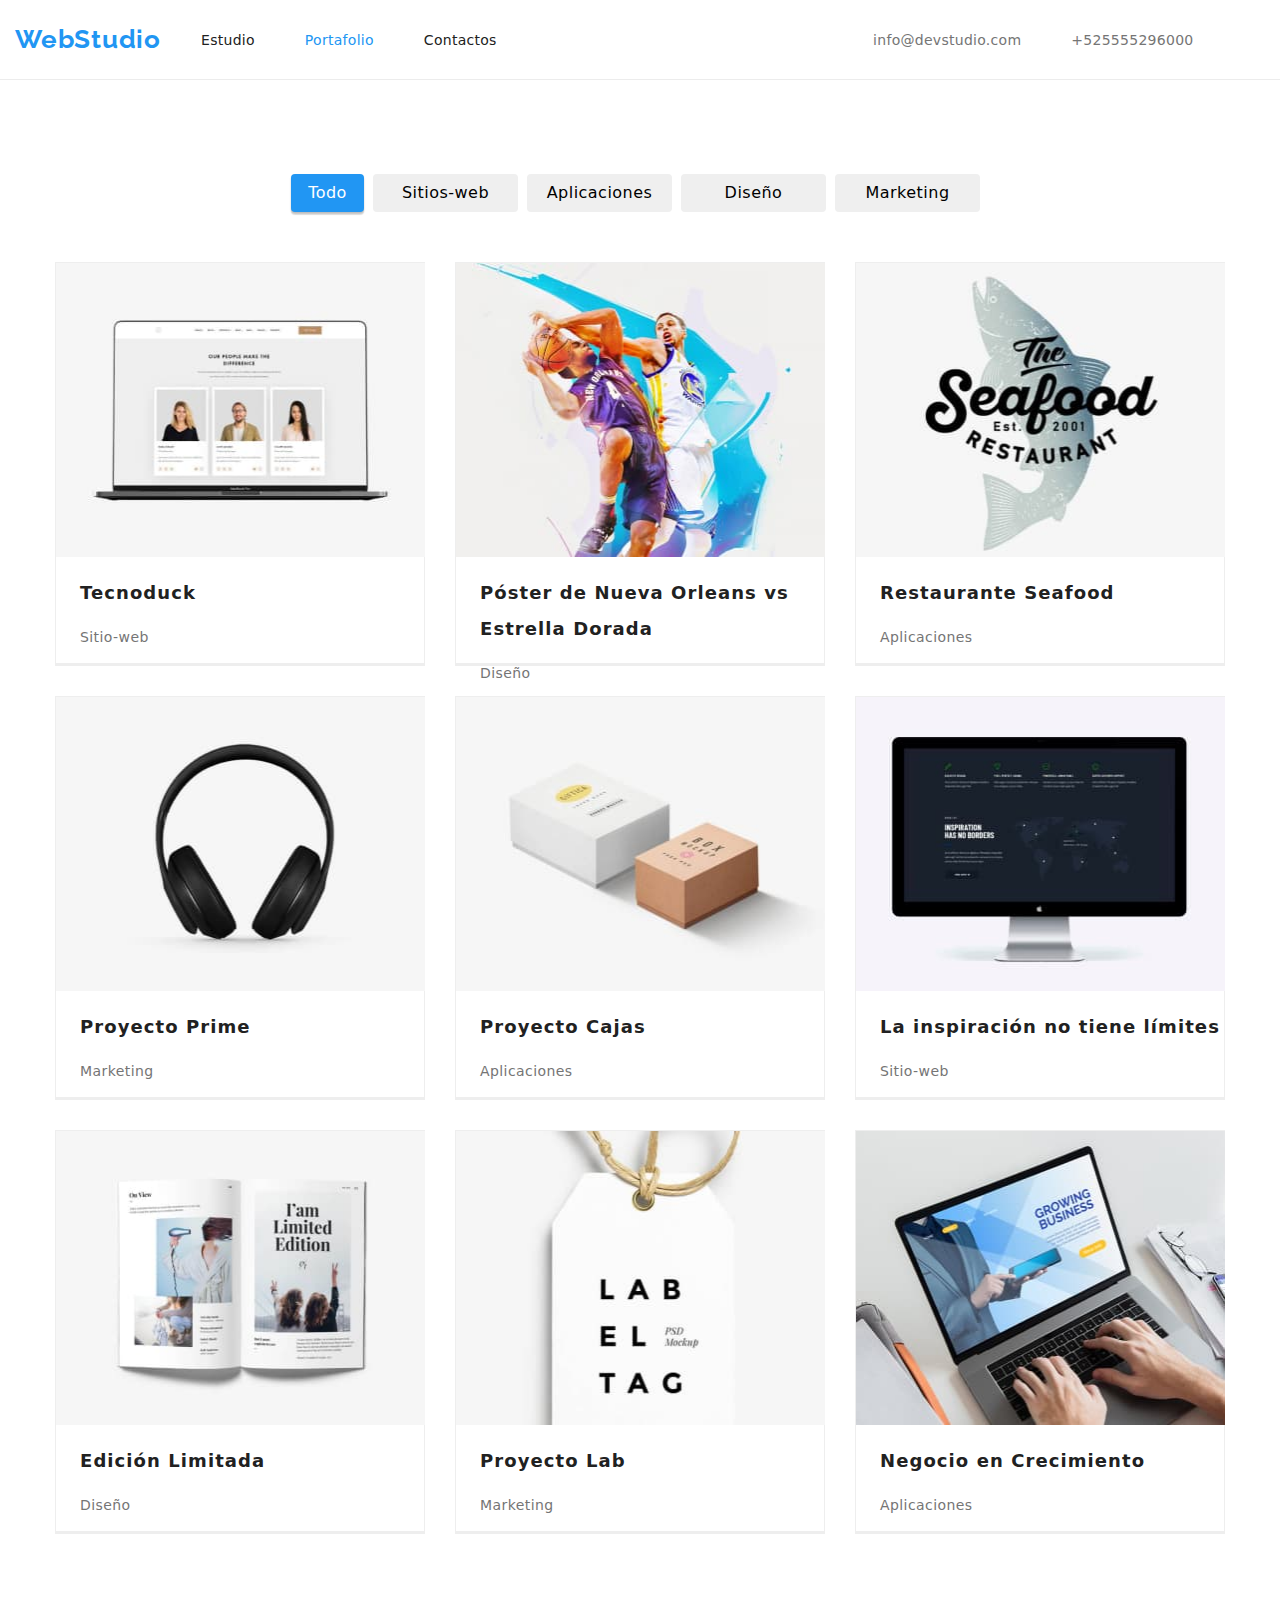
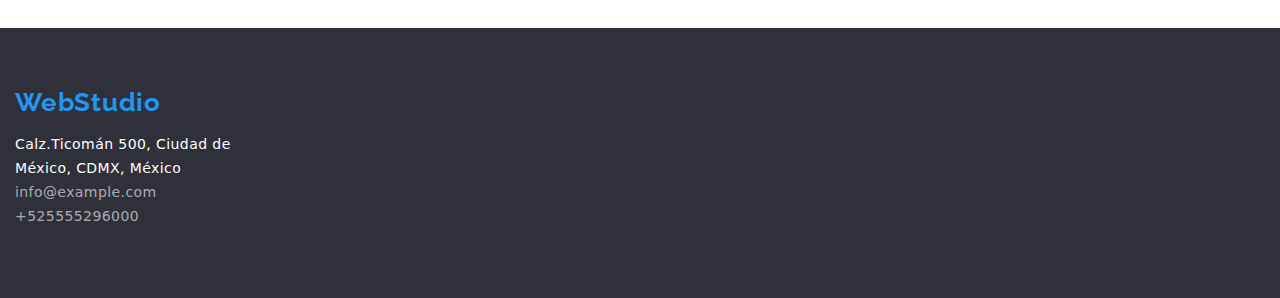
==== portfolio.html @ c92f1c25 "tarea numero 3" ====
<!DOCTYPE html>
<html lang="en">
<head>
    <meta charset="UTF-8">
    <title>Document</title>
    <link rel="stylesheet" href="./css/style.css">
    <link rel="stylesheet" href="./css/modern-normalize.css">
    <link rel="preconnect" href="https://fonts.googleapis.com">
    <link rel="preconnect" href="https://fonts.gstatic.com" crossorigin>
    <link href="https://fonts.googleapis.com/css2?family=Raleway:wght@400;700&family=Roboto:wght@400;500;700;900&display=swap" rel="stylesheet">
</head>
<body>
<div class="container">  
<header class="comienzo">
    <nav class="cabecera">
        <a class="link-web" href="">WebStudio</a>
        <!-- navegación а otros sitios -->
        <ul class="link-nav">
            <li><a href="./index.html">Estudio</a></li>
            <li class="current"><a href="./portfolio.html">Portafolio</a></li>
            <li><a href="#">Contactos</a></li>

        </ul>
    </nav>
    <ul class="contactos">
        <li><a class="email" href="mailto:info@devstudio.com">info@devstudio.com</a></li>
        <li><a class="Contacto" href="tel:+525555296000">+525555296000</a></li>

    </ul>
</header> 

<main>
     <!-- Contenedor del portafolio -->
     <div class="section">
        <section class="cuerpo-portafolio">

                 <!-- Contenedor de botones -->
        <ul class="contenido-button">
            <li class="cont-boton">
                 <button class="boton1" type="button" >Todo</button>
            </li>
            <li class="cont-boton">
                <button class="boton" type="button" >Sitios-web</button>
            </li>
            <li class="cont-boton">
                <button class="boton" type="button" >Aplicaciones</button>
            </li>
            <li class="cont-boton">
                <button class="boton" type="button" >Diseño</button>
            </li>
            <li class="cont-boton">
                <button class="boton" type="button" >Marketing</button>
            </li>
        </ul>

         <!-- Contenedor de imagenes -->
         <ul class="lista">
            <li class="cont-img-portafolio">
                <a href="#" class="link-portafolio">
                    <img class="img-por"  src="./images/tecnoduck.jpg" width="370" alt="imagenfigma">
                    <h2 class="portfolio-tittle">Tecnoduck</h2>
                    <p class="portfolio-text">Sitio-web</p>
                </a>
            </li>
            <li class="cont-img-portafolio">
                <a href="#" class="link-portafolio">
                    <img class="img-por" src="./images/jugadores.jpg" width="370" alt="imagenfigma">
                    <h2 class="portfolio-tittle">Póster de Nueva Orleans vs Estrella Dorada</h2>
                    <p class="portfolio-text">Diseño</p>
                </a>
                </li>

            <li class="cont-img-portafolio1">
                <a href="#" class="link-portafolio">
                    <img class="img-por" src="./images/seafood.jpg" width="370" alt="imagenfigma">
                    <h2 class="portfolio-tittle">Restaurante Seafood</h2>
                    <p class="portfolio-text">Aplicaciones</p>
                </a>
            </li>
                
            <li class="cont-img-portafolio">
                <a href="#" class="link-portafolio">
                    <img class="img-por" src="./images/audifonos.jpg" width="370" alt="imagenfigma">
                    <h2 class="portfolio-tittle">Proyecto Prime</h2>
                    <p class="portfolio-text">Marketing</p>
                </a>
            </li>
                
            <li class="cont-img-portafolio">
                <a href="#" class="link-portafolio">
                    <img class="img-por" src="./images/cajas.jpg" width="370" alt="imagenfigma">
                    <h2 class="portfolio-tittle">Proyecto Cajas</h2>
                    <p class="portfolio-text">Aplicaciones</p>
                </a>
            </li>
                
            <li class="cont-img-portafolio1">
                <a href="#" class="link-portafolio">
                    <img class="img-por" src="./images/computadora.jpg" width="370" alt="imagenfigma">
                    <h2 class="portfolio-tittle">La inspiración no tiene límites</h2>
                    <p class="portfolio-text">Sitio-web</p>
                </a>
            </li>
            
            <li class="cont-img-portafolio2">
                <a href="#" class="link-portafolio">
                    <img class="img-por" src="./images/revista.jpg" width="370" alt="imagenfigma">
                    <h2 class="portfolio-tittle">Edición Limitada</h2>
                    <p class="portfolio-text">Diseño</p>
                </a>
            </li>
            
            <li class="cont-img-portafolio2">
                <a href="#" class="link-portafolio">
                    <img class="img-por" src="./images/tags.jpg" width="370" alt="imagenfigma">
                    <h2 class="portfolio-tittle">Proyecto Lab</h2>
                    <p class="portfolio-text">Marketing</p>
                </a> 
            </li>
                
            <li class="cont-img-portafolio3">
                <a href="#" class="link-portafolio">
                    <img class="img-por" src="./images/negocio.jpg" width="370" alt="imagenfigma">
                    <h2 class="portfolio-tittle">Negocio en Crecimiento</h2>
             <p class="portfolio-text">Aplicaciones</p>
                </a> 
            </li>
        </ul>
    </section>
</main> 
    <footer>
    <a class="link-web" href="">WebStudio</a>
    <address>
        <ul class="link-footer">
            <li><a class="link-mapa" href="">Calz.Ticomán 500, Ciudad de México, CDMX, México</a></li>
            <li><a class="link-con"  href="mailto:info@example.com" title="EnviarCorreo">info@example.com</a></li>
            <li><a class="link-con" href="tel:+525555296000">+525555296000</a></li>
        </ul>
     </address> 
    </footer>
</div>
</body>
</html>
---- css/style.css ----
body {
    font-family: 'Roboto', 'Arial', sans-serif;
    background: #FFFFFF(0, 83%, 57%);
    color: rgba(33, 33, 33, 1);
    font-size: 14px;
    letter-spacing:0.03em;
}

:root {
    --var-color-text: #757575;
    --var-color-fondo-hover-focus: #2196F3;
    --var-colo-text-hover-focus: #FFFFFF;
    --var-color-fondo: #2F303A;
    --var-color-fondo1: #F5F4FA;
}

/*  trabajamos en el header */
/* en esta posicion trabajo el logo de la pagina*/
.comienzo  {
    display: flex;
    background: #FFFFFF;
    height: 80px;
    border-bottom: 1px solid #ECECEC;
      
}

.cabecera {
    display: flex;
    padding-left: 15px;

}
.link-web  {
    text-decoration: none;
    margin: auto;
 
    font-family: 'Raleway';
    font-style: normal;
    font-weight: 700;
    font-size: 26px;
    line-height: 1.15em;
    text-align: right;
    letter-spacing: 0.03em;
    color: #2196F3;
}



/*trabajo lista de navegacion*/
.link-nav {
    display: flex;
     list-style: none;
     margin:auto;
}

.link-nav a {
    text-decoration: none;
    font-style: normal;
    color: var(--var-color-title);
    font-weight: 500;
    font-size: 14px;
    line-height: 1.7142em;
    letter-spacing: 0.02em;
    margin:auto;
    margin-right: 50px; 
}

.current {
    color:var(--var-color-fondo-hover-focus); 
}

.link-nav a:hover,
.link-nav a:focus,
.link-nav a:active {
    color: var(--var-color-fondo-hover-focus);
}

/*trabaje la lista de contactos*/


.contactos {
    display: flex;
    list-style: none;
    margin:auto;
    padding: 0px;
    padding-left: 290px;
}

.contactos a {
    text-decoration: none;
    font-style: normal;
    font-weight: 500;
    font-size: 14px;
    line-height: 1.7142em;
    letter-spacing: 0.02em;
    color: var(--var-color-text);
    margin-right: 50px;
    padding: 0px;
}

.contactos a:hover,
.contactos a:focus {
    color: var(--var-color-fondo-hover-focus);
}
/*ya esta listo el header, vamos con el main*/

main {
    background: var(--var-colo-text-hover-focus);
    ;
}

main li {
    list-style: none;
}



/*Trabajo en la seccion principal*/

.titulo{
    background-color: var(--var-color-fondo);
    filter:drop-shadow(0px 4px 4px  rgba(47, 48, 58, 1));
    margin: auto;
    padding-top: 200px;
    padding-bottom: 200px;
    
}

.section {
    margin: 0 auto;
    padding-bottom: 94px;
    padding-top: 94px;
    /* background: #2196F3; */
}

.title {
    width: 696px;
    display: block;
    margin: 0 auto;
    padding: 0px;
    padding-bottom: 30px;
    font-style: normal;
    font-weight: 900;
    font-size: 44px;
    line-height: 1.363em;
    /* or 136% */

    text-align: center;
    justify-content: center;
    letter-spacing: 0.06em;
    text-transform: uppercase;

    color:  rgba(255, 255, 255, 1);
    ;

}

/* Trabajo centrar boton principall */
.button {
    /* Centrar boton */
    display: flex;
    margin: 0 auto;
    align-items: center;
    justify-content: center;
    background: #2196F3;
    color: #FFFFFF;
    padding-top: 10px;
    padding-left: 32px;
    padding-right: 32px;
    padding-bottom: 10px;

/* Le damos estilo a las letras  */
    font-family: inherit;
    font-style: normal;
    font-weight: 700;
    font-size: 16px;
    line-height: 1.875em;
    letter-spacing: 0.06em;
    cursor: pointer;
    border-radius: 4px;
    border: 2px solid var(--brand-color);
    }
    
.button:hover,
.button:focus,
.button:active{
    background: var(--var-color-fondo-hover-focus);
    color: var(--var-colo-text-hover-focus);
}

.detalles-principal{
    padding: 0px;
    margin: 0 auto;
}

.detalles-principal ul {
    display: flex;
    justify-content: center;
    margin: 0 auto;
    padding: 0px;
}

.lis-detalle {
    margin-right: 30px;

}


.principal-tittle {
    font-style: normal;
    font-weight: 700;
    font-size: 14px;
    line-height: 1.428em;
    letter-spacing: 0.03em;
    text-transform: uppercase;
    margin: 0 auto;
    color: var(--var-color-title);
}

.principal-text {
    width: 270px;
    margin: auto;
    font-size: 14px;
    line-height: 1.71em;
    /* or 171% */
    letter-spacing: 0.03em;
    color: var(--var-color-text);
}

.titulo-principal{
    font-style: normal;
    font-weight: 700;
    font-size: 14px;
    text-align: center;
    line-height: 1.428em;
    letter-spacing: 0.03em;
    text-transform: uppercase;
    color: var(--var-color-title);
}

/* Aplicamos hover para los titulos */
.tittle:hover,
.principal-tittle:hover,
.principal-tittle:hover,
.principal-text:hover,
.principal-text:active,
.titulo-principal-equipo:hover,
.titulo-principal:hover,
.texto-principal:hover,
.portfolio-tittle:hover,
.portfolio-text:hover {
    text-decoration: underline var(--var-color-fondo-hover-focus) 1px;
}

.texto-principal{
    margin: auto;
    font-size: 14px;
    text-align: center;
    line-height: 1.71em;
    /* or 171% */
    letter-spacing: 0.03em;
    color: var(--var-color-text);
}

/* Centramos las imagenes en la pagina principal */
.contenidoimagen{
    display: flex;
    flex-wrap: wrap;
    justify-content: center;
    margin: auto;
    padding-top: 94px;
    padding-bottom: 94px;
}

/* Trabajamos en los titulos del cuerpo h2 */
.titulo-img-principal {
    margin: auto;
    padding-bottom: 50px;
    font-style: normal;
    font-weight: 700;
    font-size: 36px;
    line-height: 1.166em;
    text-align: center;
    letter-spacing: 0.03em;
    color: var(--var-color-title);
}

.list-img {
    display: flex;
    margin: 0px;
    padding: 0px;
}

.images-detalle1 {
    width: 373.16px;
    height: 323.7px;
    margin-left: 30.26px;
    margin-right: 23.42px;
}

.images-detalle {
    width: 373.16px;
    height: 323.7px;
}

.image-prin-detalles {
    width: 373.16px;
    height: 323.7px;
}

.image-prin-detalles:hover,
.image-prin-equipo:hover {
    border: 2px solid var(--var-color-fondo-hover-focus);
    border-radius: 2px;
}


/* Trabajo en la section de nuestro equipo */

.equipo {
    display: flex;
    flex-wrap: wrap;
    background: var(--var-color-fondo1);
    padding-bottom: 94px;
    padding-top: 94px;
} 

/* Trabajamos en los titulos del cuerpo h2 */
.titulo-principal-equipo {
    margin: auto;
    padding-bottom: 50px;
    font-style: normal;
    font-weight: 700;
    font-size: 36px;
    line-height: 1.166em;
    text-align: center;
    letter-spacing: 0.03em;
    color: var(--var-color-title);
}

.lista-equipo{
    display: flex;
    margin: auto;
    padding: 0px
}

.conten-img-equipo {
    background: #FFFFFF;
    margin-right: 30px;
    padding-bottom: 30px;

    box-shadow: 0px 1px 3px rgba(0, 0, 0, 0.12), 0px 1px 1px rgba(0, 0, 0, 0.14), 0px 2px 1px rgba(0, 0, 0, 0.2);
    border-radius: 0px 0px 4px 4px;
}

.conten-img-equipo1 {
    background: #FFFFFF;
    margin: 0 auto;
    box-shadow: 0px 1px 3px rgba(0, 0, 0, 0.12), 0px 1px 1px rgba(0, 0, 0, 0.14), 0px 2px 1px rgba(0, 0, 0, 0.2);
    border-radius: 0px 0px 4px 4px;
}

.image-prin-equipo {
    width: 270px;
    height: 260px;
}


.link-portafolio {
    text-decoration: none;
}

.cuerpo-portafolio {
    margin: 0 auto;
    padding: 0px;
}
/* Trabajo en la sección del boton pagina Portafolio */
.contenido-button{
    display: flex;
    align-items: center;
    justify-content: center;
    margin: auto;
    padding: 0px;
    padding-bottom: 50px;
}

.boton1{
    width: 73px;
    height: 38px;
    margin-right: 9px;

    font-family: inherit;
    font-style: normal;
    font-weight: 500;
    font-size: 16px;
    line-height: 1.625em;
    text-align: center;
    letter-spacing: 0.03em;
    color: var(--var-colo-text-hover-focus);
    border: 2px solid var(--brand-color);
    box-shadow: 0px 3px 1px rgba(0, 0, 0, 0.1), 0px 1px 2px rgba(0, 0, 0, 0.08), 0px 2px 2px rgba(0, 0, 0, 0.12);
    border-radius: 4px;
    Background: var(--var-color-fondo-hover-focus);
}

.boton {
    width: 145px;
    height: 38px;
    margin-right: 9px;

    font-family: inherit;
    font-style: normal;
    font-weight: 500;
    font-size: 16px;
    line-height: 1.625em;
    border: 2px solid var(--brand-color);
    border-radius: 4px;
    /* identical to box height, or 162% */
    text-align: center;
    letter-spacing: 0.03em;
}
.boton:hover,
.boton:focus,
.boton:active,
.boton:hover,
.boton:focus,
.boton:active {
    cursor: pointer;
    background: var(--var-color-fondo-hover-focus);
    color: var(--var-colo-text-hover-focus);
    box-shadow: 0px 3px 1px rgba(0, 0, 0, 0.1), 0px 1px 2px rgba(0, 0, 0, 0.08), 0px 2px 2px rgba(0, 0, 0, 0.12);
}

.lista {
    margin: 0 auto;
    padding: 0px;
    display: flex;
    flex-wrap: wrap;
    justify-content: center;
}
.cont-img-portafolio {
    width: 370px;
    height: 404px;
    margin-right: 30px;
    margin-bottom: 30px;
    border: 1px solid #EEEEEE;
    border-bottom: 3px solid #EEEEEE;
}

.cont-img-portafolio1 {
    width: 370px;
    height: 404px;
    margin-bottom: 30px;
    border: 1px solid #EEEEEE;
    border-bottom: 3px solid #EEEEEE;
}
.cont-img-portafolio2 {
    width: 370px;
    height: 404px;
    margin-right: 30px;
    border: 1px solid #EEEEEE;
    border-bottom: 3px solid #EEEEEE;
}
.cont-img-portafolio3 {
    width: 370px;
    height: 404px;
    border: 1px solid #EEEEEE;
    border-bottom: 3px solid #EEEEEE;
}

.cont-img-portafolio:hover,
.cont-img-portafolio1:hover,
.cont-img-portafolio2:hover,
.cont-img-portafolio3:hover {
    background: #FFFFFF;
    box-shadow: 0px 1px 1px rgba(0, 0, 0, 0.12), 0px 4px 4px rgba(0, 0, 0, 0.06), 1px 4px 6px rgba(0, 0, 0, 0.16);
}

.img-por {
    width: 370px;
    height: 294px;
    padding-right: 1px;
}

/* Trabajamos en los titulos del cuerpo h3 */
.portfolio-tittle {
    font-style: normal;
    font-weight: 700;
    font-size: 18px;
    line-height: 2em;
    color: #212121;
    /* identical to box height, or 200% */
    letter-spacing: 0.06em;
    margin-left: 24px;
}


.portfolio-text {
    margin-left: 24px;
    margin-right: 24px;
    font-size: 14px;
    line-height: 1.71em;
    letter-spacing: 0.03em;
    color: var(--var-color-text);
}
/* En esta posición trabajamos en el footer */

footer {
    min-width: 250;
    /* height: 252px; */
    padding-left: 15px;
    padding-top: 60px;
    padding-bottom: 60px;
    background: var(--var-color-fondo);
}

.link-web {
    text-decoration: none;
    font-family: 'Raleway';
    font-style: normal;
    font-weight: 700;
    font-size: 26px;
    line-height: 1.15em;
    color: #2196F3;
    /* identical to box height */
    letter-spacing: 0.03em;
}

.link-footer {
    list-style: none;
    font-style: normal;
    padding: 0%;
    width: 231px;
    height: 92px;
}

.link-footer a:hover,
.link-footer a:focus {
    color: var(--var-color-fondo-hover-focus);
}

.link-footer a {
    text-decoration: none;
    font-style: normal;

}

.link-mapa {
    font-style: normal;
    font-weight: 400;
    font-size: 14px;
    line-height: 1.7142em;
    /* or 171% */
    letter-spacing: 0.03em;
    color: #FFFFFF;
}

.link-con {
    font-style: normal;
    font-weight: 400;
    font-size: 14px;
    line-height: 1.7142em;
    ;
    /* or 171% */
    letter-spacing: 0.03em;
    color: rgba(255, 255, 255, 0.6);
}
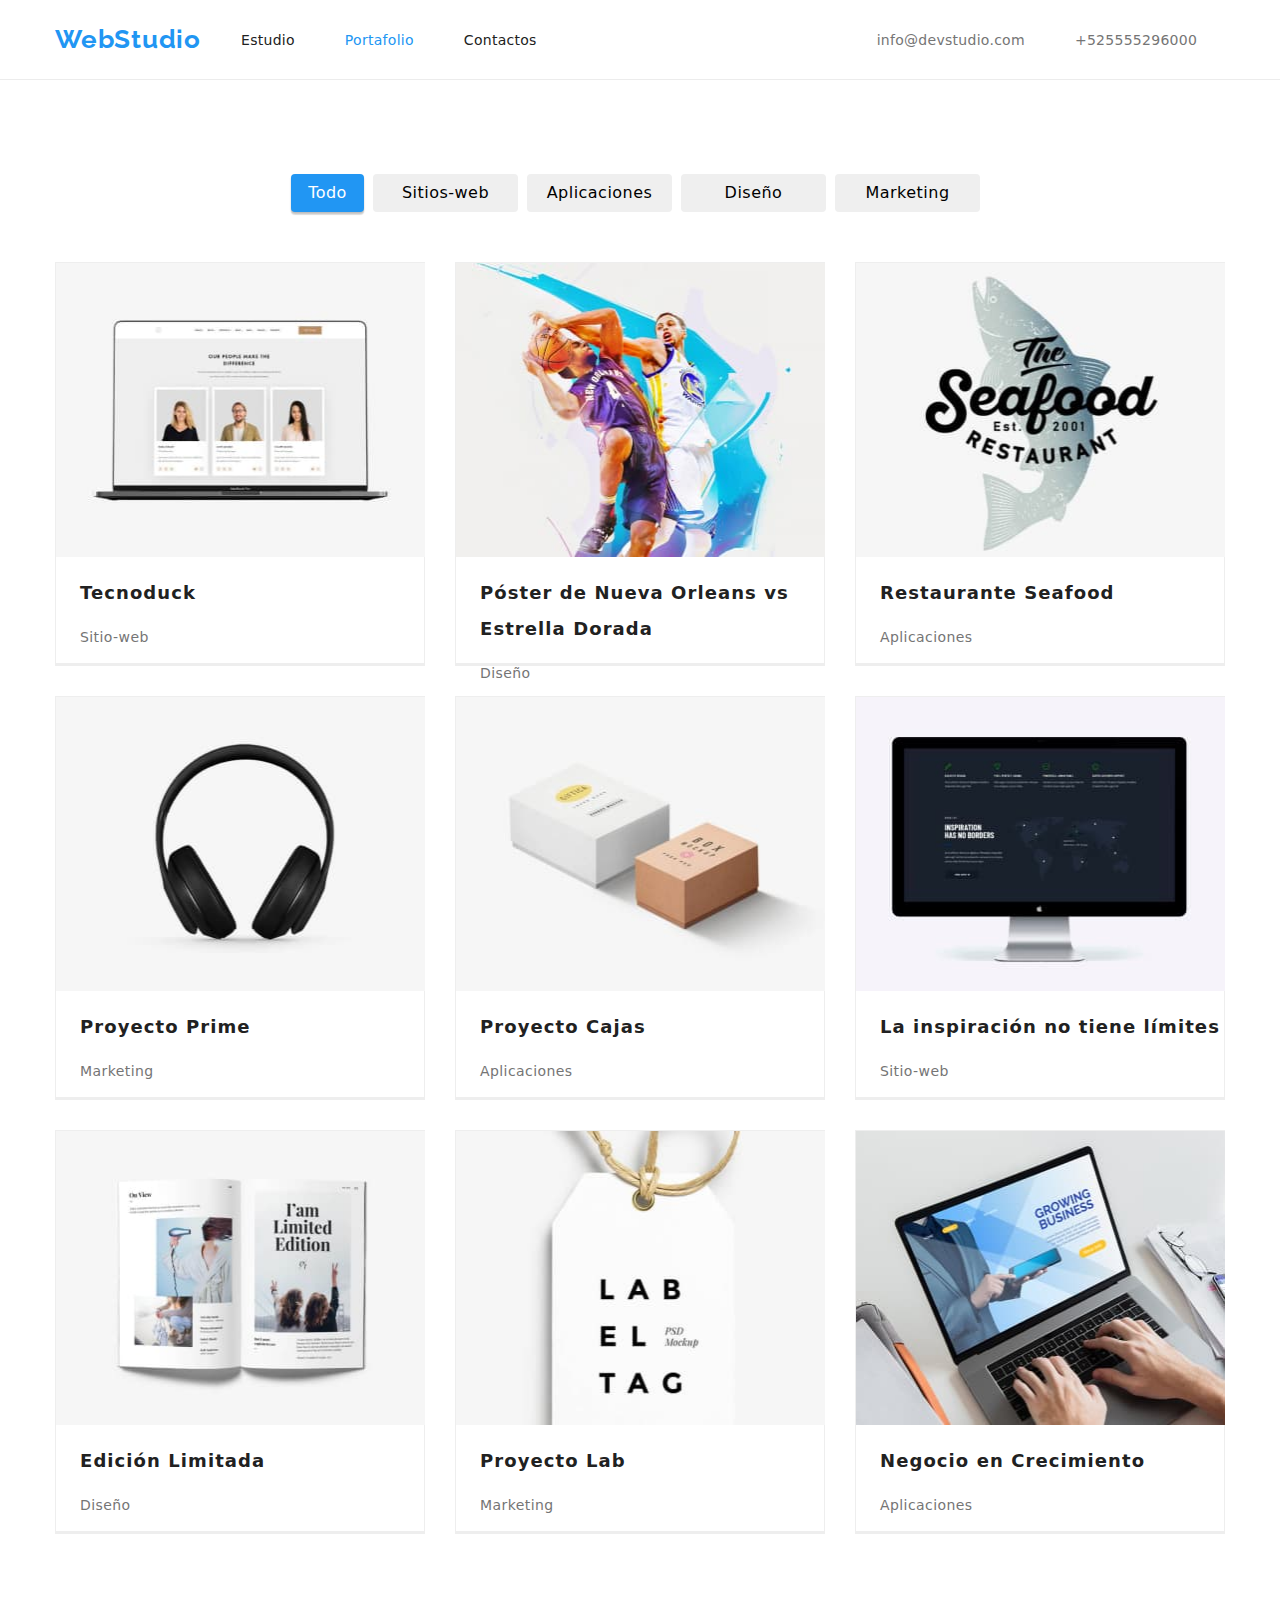
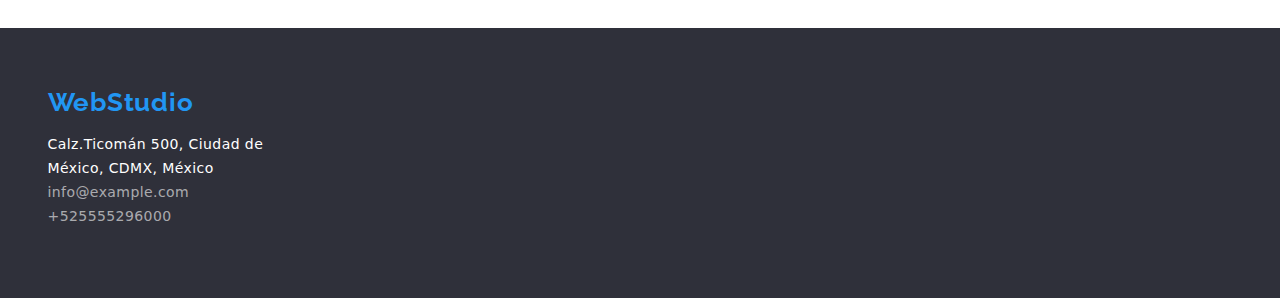
==== commit 8952ad79: "container" ====
--- a/portfolio.html
+++ b/portfolio.html
@@ -9,9 +9,9 @@
     <link rel="preconnect" href="https://fonts.gstatic.com" crossorigin>
     <link href="https://fonts.googleapis.com/css2?family=Raleway:wght@400;700&family=Roboto:wght@400;500;700;900&display=swap" rel="stylesheet">
 </head>
-<body>
-<div class="container">  
+<body>  
 <header class="comienzo">
+    <div class="container-comienzo">
     <nav class="cabecera">
         <a class="link-web" href="">WebStudio</a>
         <!-- navegación а otros sitios -->
@@ -27,11 +27,13 @@
         <li><a class="Contacto" href="tel:+525555296000">+525555296000</a></li>
 
     </ul>
+</div>
 </header> 
 
 <main>
      <!-- Contenedor del portafolio -->
      <div class="section">
+        <div class="container">
         <section class="cuerpo-portafolio">
 
                  <!-- Contenedor de botones -->
@@ -127,8 +129,11 @@
             </li>
         </ul>
     </section>
+</div>
+</div>
 </main> 
     <footer>
+        <div a class="container">
     <a class="link-web" href="">WebStudio</a>
     <address>
         <ul class="link-footer">
@@ -137,7 +142,8 @@
             <li><a class="link-con" href="tel:+525555296000">+525555296000</a></li>
         </ul>
      </address> 
+    </div>
     </footer>
-</div>
+
 </body>
 </html>--- a/css/style.css
+++ b/css/style.css
@@ -13,6 +13,35 @@
     --var-color-fondo: #2F303A;
     --var-color-fondo1: #F5F4FA;
 }
+
+.container {
+    width: 1200px;
+    /* padding-left: 15px;
+    padding-right: 15px; */
+    margin-left: 15px;
+    margin-right: 15px;
+    margin: 0 auto;
+}
+
+.container-comienzo {
+display: flex;
+width: 1200px;
+/* padding-left: 15px;
+padding-right: 15px; */
+margin-left: 15px;
+margin-right: 15px;
+margin: 0 auto;
+}
+
+.section {
+    margin: 0 auto;
+    padding-bottom: 94px;
+    padding-top: 94px;
+    /* background: #2196F3; */
+}
+
+
+
 
 /*  trabajamos en el header */
 /* en esta posicion trabajo el logo de la pagina*/
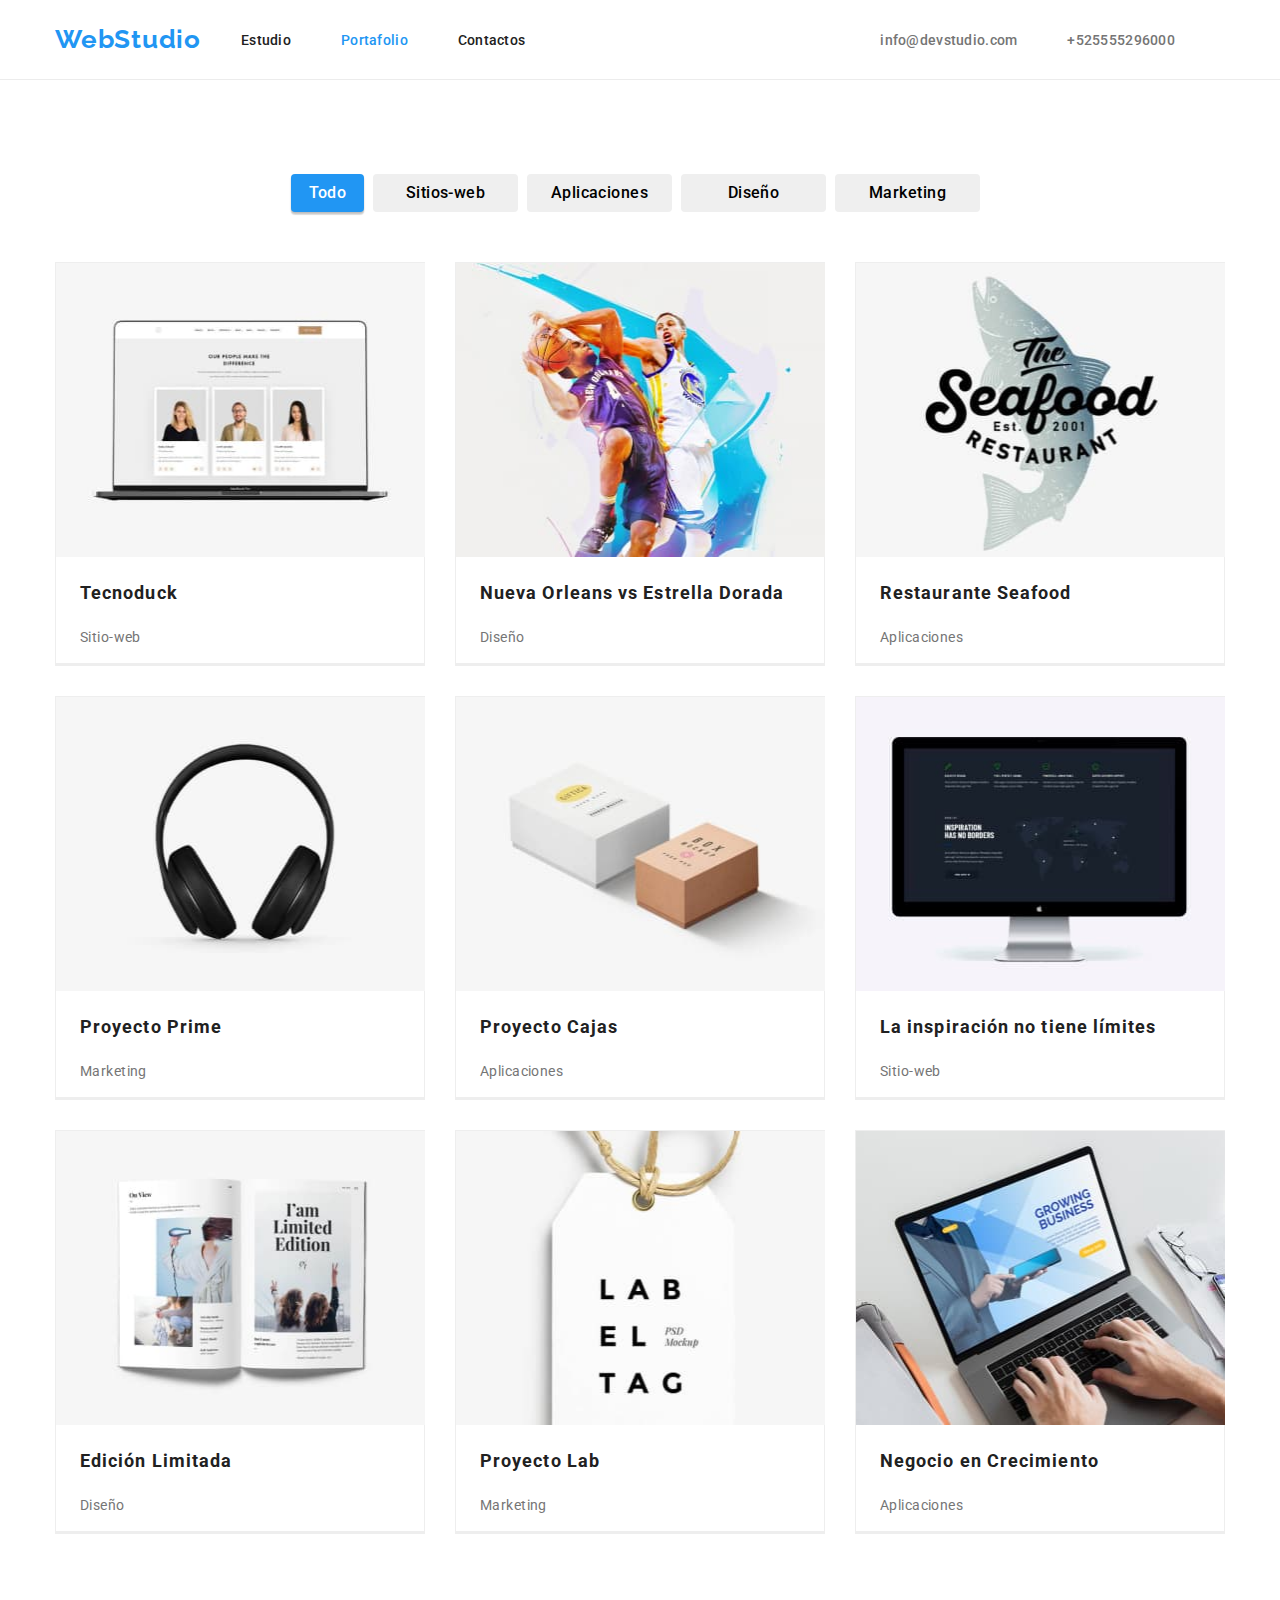
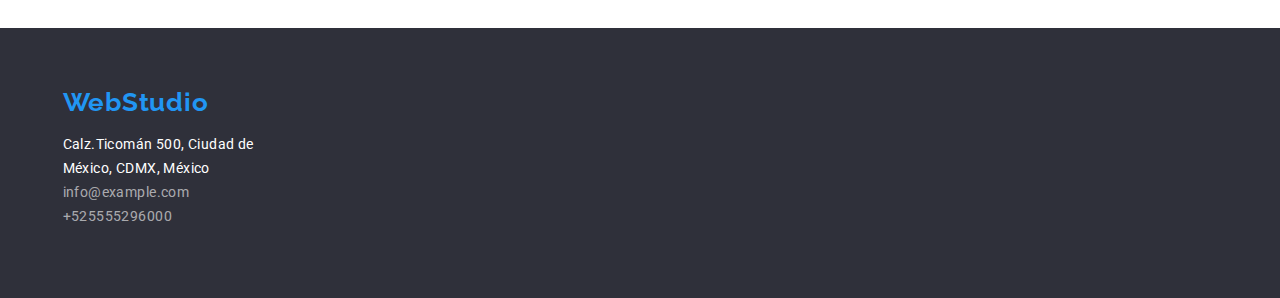
==== commit 10870f08: "correcciones" ====
--- a/portfolio.html
+++ b/portfolio.html
@@ -3,8 +3,8 @@
 <head>
     <meta charset="UTF-8">
     <title>Document</title>
+    <link rel="stylesheet" href="./css/modern-normalize.css">
     <link rel="stylesheet" href="./css/style.css">
-    <link rel="stylesheet" href="./css/modern-normalize.css">
     <link rel="preconnect" href="https://fonts.googleapis.com">
     <link rel="preconnect" href="https://fonts.gstatic.com" crossorigin>
     <link href="https://fonts.googleapis.com/css2?family=Raleway:wght@400;700&family=Roboto:wght@400;500;700;900&display=swap" rel="stylesheet">
@@ -67,7 +67,7 @@
             <li class="cont-img-portafolio">
                 <a href="#" class="link-portafolio">
                     <img class="img-por" src="./images/jugadores.jpg" width="370" alt="imagenfigma">
-                    <h2 class="portfolio-tittle">Póster de Nueva Orleans vs Estrella Dorada</h2>
+                    <h2 class="portfolio-tittle">Nueva Orleans vs Estrella Dorada</h2>
                     <p class="portfolio-text">Diseño</p>
                 </a>
                 </li>
--- a/css/style.css
+++ b/css/style.css
@@ -1,5 +1,5 @@
 body {
-    font-family: 'Roboto', 'Arial', sans-serif;
+    font-family: 'Roboto', sans-serif;
     background: #FFFFFF(0, 83%, 57%);
     color: rgba(33, 33, 33, 1);
     font-size: 14px;
@@ -18,8 +18,8 @@
     width: 1200px;
     /* padding-left: 15px;
     padding-right: 15px; */
-    margin-left: 15px;
-    margin-right: 15px;
+    padding-left: 15px;
+    padding-right: 15px;
     margin: 0 auto;
 }
 
@@ -35,8 +35,8 @@
 
 .section {
     margin: 0 auto;
+    padding-top: 94px;
     padding-bottom: 94px;
-    padding-top: 94px;
     /* background: #2196F3; */
 }
 
@@ -146,16 +146,18 @@
 /*Trabajo en la seccion principal*/
 
 .titulo{
+    display: flex;
+    align-items: center;
     background-color: var(--var-color-fondo);
     filter:drop-shadow(0px 4px 4px  rgba(47, 48, 58, 1));
     margin: auto;
-    padding-top: 200px;
-    padding-bottom: 200px;
+    height: 600px;
     
+    /* padding-bottom: 94px*/
+    /*padding-top: 94px*/
 }
 
 .section {
-    margin: 0 auto;
     padding-bottom: 94px;
     padding-top: 94px;
     /* background: #2196F3; */
@@ -217,21 +219,13 @@
 }
 
 .detalles-principal{
-    padding: 0px;
-    margin: 0 auto;
-}
-
-.detalles-principal ul {
     display: flex;
     justify-content: center;
     margin: 0 auto;
     padding: 0px;
-}
-
-.lis-detalle {
-    margin-right: 30px;
-
-}
+    gap: 30px;
+}
+
 
 
 .principal-tittle {
@@ -349,7 +343,6 @@
     display: flex;
     flex-wrap: wrap;
     background: var(--var-color-fondo1);
-    padding-bottom: 94px;
     padding-top: 94px;
 } 
 
